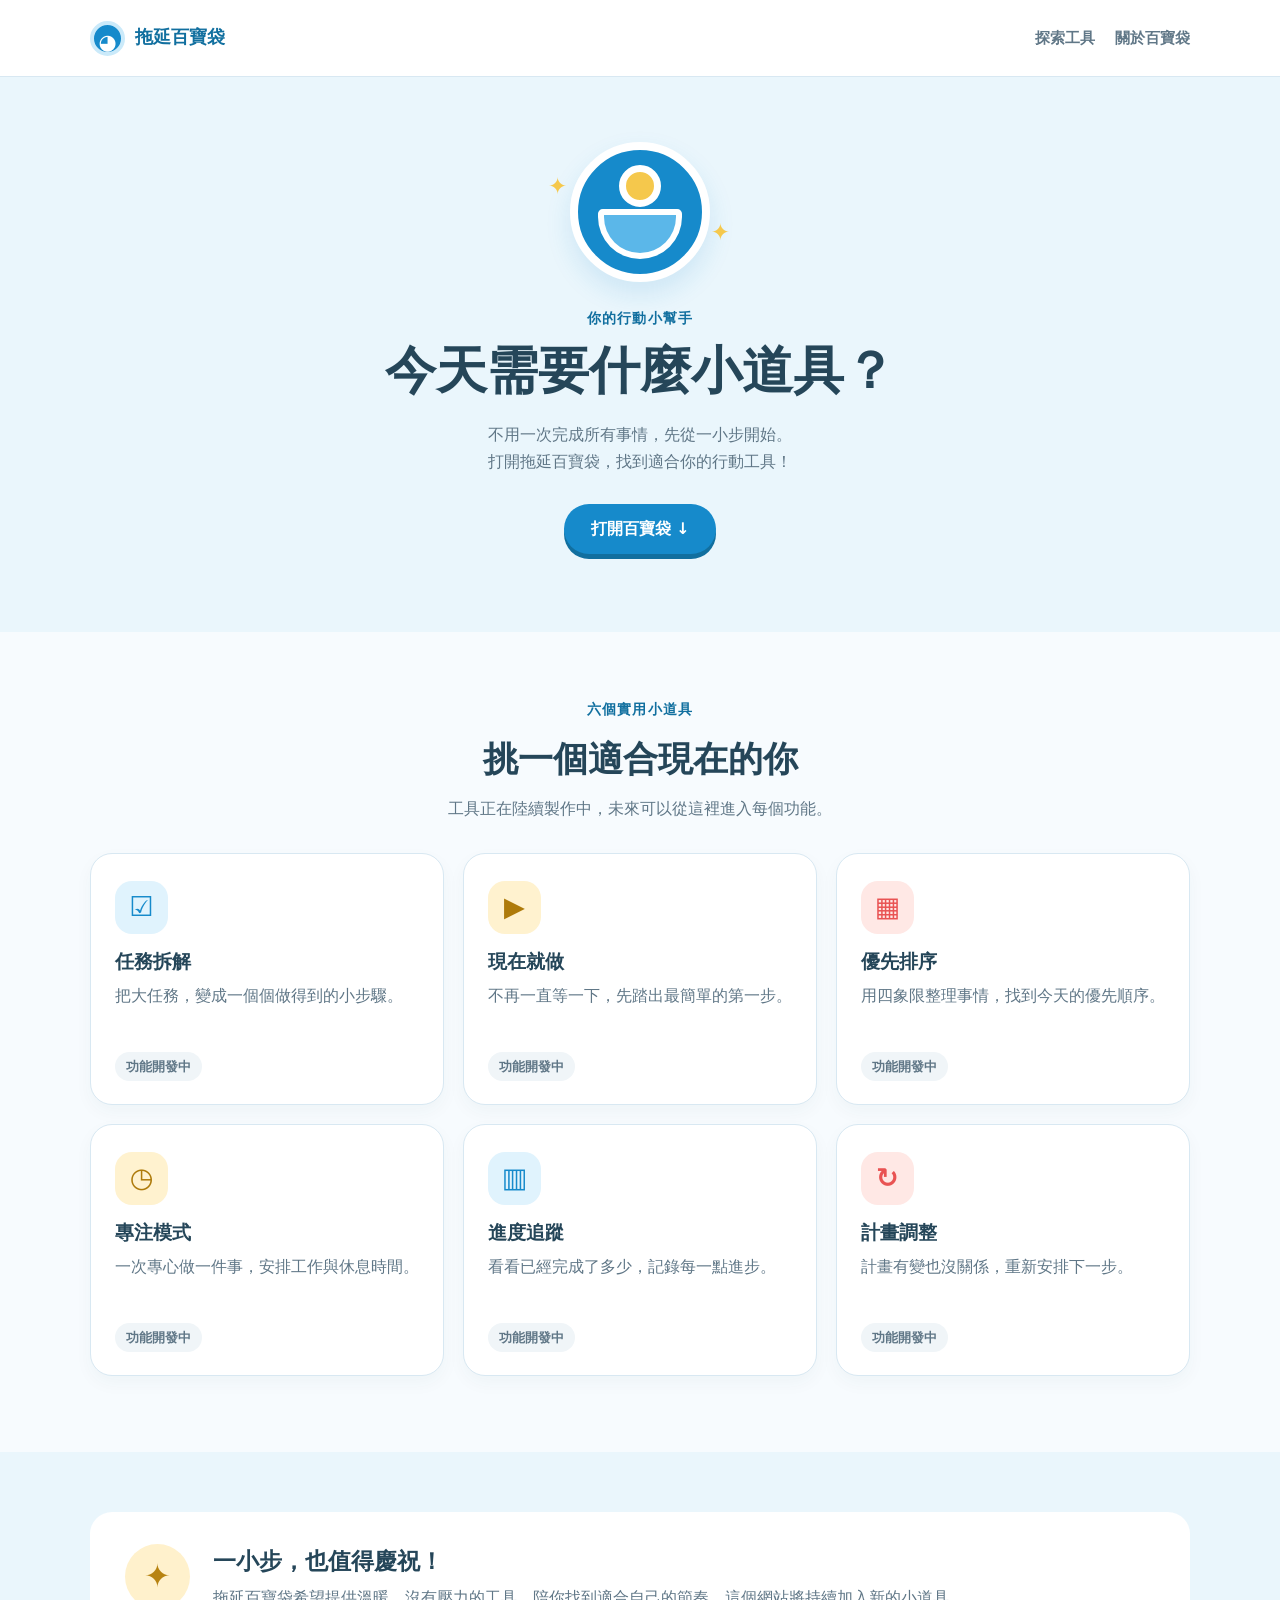
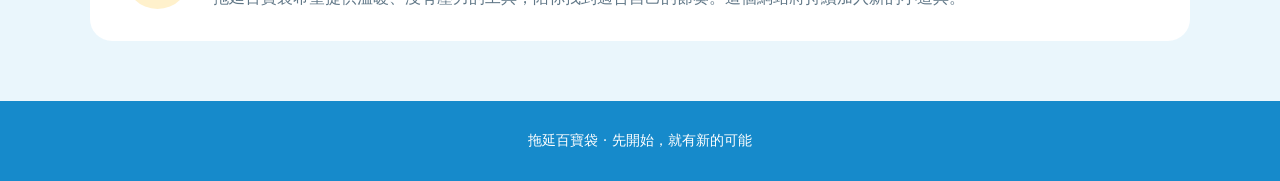
==== index.html @ 7e3509cf "Add files via upload" ====
<!doctype html>
<html lang="zh-Hant">
<head>
  <meta charset="utf-8">
  <meta name="viewport" content="width=device-width, initial-scale=1">
  <meta name="description" content="拖延百寶袋，從任務拆解、立即行動到專注管理，陪你一步步完成眼前的事。">
  <title>拖延百寶袋 | 今天需要什麼小道具？</title>
  <link rel="stylesheet" href="assets/css/style.css">
</head>
<body>
  <header class="site-header">
    <div class="container header-inner">
      <a class="brand" href="index.html" aria-label="拖延百寶袋首頁"><span class="brand-icon" aria-hidden="true">◕</span>拖延百寶袋</a>
      <nav aria-label="主要導覽"><a href="#tools">探索工具</a><a href="#about">關於百寶袋</a></nav>
    </div>
  </header>
  <main>
    <section class="hero container" aria-labelledby="hero-title">
      <div class="pocket-art" aria-hidden="true"><div class="pocket-ring"></div><div class="pocket-half"></div><span class="pocket-spark star-one">✦</span><span class="pocket-spark star-two">✦</span></div>
      <p class="eyebrow">你的行動小幫手</p>
      <h1 id="hero-title">今天需要什麼小道具？</h1>
      <p class="hero-subtitle">不用一次完成所有事情，先從一小步開始。<br>打開拖延百寶袋，找到適合你的行動工具！</p>
      <a class="button button-primary" href="#tools">打開百寶袋 <span aria-hidden="true">↓</span></a>
    </section>
    <section class="tools-section" id="tools" aria-labelledby="tools-title">
      <div class="container">
        <div class="section-header"><p class="eyebrow">六個實用小道具</p><h2 id="tools-title">挑一個適合現在的你</h2><p>工具正在陸續製作中，未來可以從這裡進入每個功能。</p></div>
        <div class="tool-grid">
          <article class="tool-card"><div class="tool-icon blue" aria-hidden="true">☑</div><h3>任務拆解</h3><p>把大任務，變成一個個做得到的小步驟。</p><span class="status">功能開發中</span></article>
          <article class="tool-card"><div class="tool-icon yellow" aria-hidden="true">▶</div><h3>現在就做</h3><p>不再一直等一下，先踏出最簡單的第一步。</p><span class="status">功能開發中</span></article>
          <article class="tool-card"><div class="tool-icon red" aria-hidden="true">▦</div><h3>優先排序</h3><p>用四象限整理事情，找到今天的優先順序。</p><span class="status">功能開發中</span></article>
          <article class="tool-card"><div class="tool-icon yellow" aria-hidden="true">◷</div><h3>專注模式</h3><p>一次專心做一件事，安排工作與休息時間。</p><span class="status">功能開發中</span></article>
          <article class="tool-card"><div class="tool-icon blue" aria-hidden="true">▥</div><h3>進度追蹤</h3><p>看看已經完成了多少，記錄每一點進步。</p><span class="status">功能開發中</span></article>
          <article class="tool-card"><div class="tool-icon red" aria-hidden="true">↻</div><h3>計畫調整</h3><p>計畫有變也沒關係，重新安排下一步。</p><span class="status">功能開發中</span></article>
        </div>
      </div>
    </section>
    <section class="about container" id="about" aria-labelledby="about-title"><div class="about-panel"><div class="about-symbol" aria-hidden="true">✦</div><div><h2 id="about-title">一小步，也值得慶祝！</h2><p>拖延百寶袋希望提供溫暖、沒有壓力的工具，陪你找到適合自己的節奏。這個網站將持續加入新的小道具。</p></div></div></section>
  </main>
  <footer class="site-footer"><div class="container">拖延百寶袋 · 先開始，就有新的可能</div></footer>
</body>
</html>
---- assets/css/style.css ----
:root {
  --blue: #168acb;
  --blue-deep: #116f9f;
  --background: #eaf6fc;
  --white: #ffffff;
  --red: #e95353;
  --yellow: #f5c84c;
  --ink: #254659;
  --muted: #607787;
  --border: #d8e8f2;
  --radius: 22px;
  font-family: system-ui, -apple-system, "Noto Sans TC", "Microsoft JhengHei", sans-serif;
  color: var(--ink);
  scroll-behavior: smooth;
}
* { box-sizing: border-box; }
body { margin: 0; background: var(--background); line-height: 1.65; }
a { color: inherit; }
a:focus-visible { outline: 3px solid var(--red); outline-offset: 4px; }
.container { width: min(1100px, calc(100% - 40px)); margin-inline: auto; }
.site-header { background: var(--white); border-bottom: 1px solid var(--border); }
.header-inner { min-height: 76px; display: flex; justify-content: space-between; align-items: center; gap: 20px; }
.brand { display: inline-flex; align-items: center; gap: 10px; font-weight: 800; font-size: 1.1rem; color: var(--blue-deep); text-decoration: none; }
.brand-icon { display: grid; place-items: center; width: 35px; height: 35px; border-radius: 50%; background: var(--blue); color: white; border: 4px solid #cbeafa; font-size: 1.3rem; }
.site-header nav { display: flex; flex-wrap: wrap; gap: 20px; }
.site-header nav a { color: var(--muted); font-weight: 650; text-decoration: none; font-size: .92rem; }
.site-header nav a:hover { color: var(--blue-deep); }
.hero { text-align: center; padding-block: 65px 78px; }
.pocket-art { width: 140px; height: 140px; background: var(--blue); border: 8px solid white; box-shadow: 0 12px 26px #168acb22; border-radius: 50%; margin: 0 auto 25px; position: relative; }
.pocket-ring { position: absolute; width: 42px; height: 42px; background: var(--yellow); border: 7px solid white; border-radius: 50%; left: 50%; top: 12%; transform: translateX(-50%); }
.pocket-half { position: absolute; height: 50px; width: 84px; border: 6px solid white; border-radius: 5px 5px 44px 44px; left: 50%; bottom: 15px; transform: translateX(-50%); background: #5bb7e9; }
.pocket-spark { position: absolute; color: var(--yellow); font-size: 23px; }
.star-one { left: -30px; top: 18px; }.star-two { right: -28px; bottom: 22px; }
.eyebrow { color: var(--blue-deep); font-weight: 800; letter-spacing: .08em; margin: 0 0 8px; font-size: .88rem; }
h1, h2, h3, p { overflow-wrap: break-word; }
h1 { font-size: clamp(2rem, 5vw, 3.2rem); line-height: 1.25; margin: 8px 0 20px; }
.hero-subtitle { color: var(--muted); font-size: 1.02rem; margin: 0 auto 28px; }
.button { display: inline-block; border-radius: 999px; padding: 12px 27px; font-weight: 800; text-decoration: none; }
.button-primary { background: var(--blue); color: white; box-shadow: 0 5px 0 var(--blue-deep); }
.button-primary:hover { background: var(--blue-deep); }
.tools-section { background: #f7fbfe; padding-block: 66px 76px; }
.section-header { text-align: center; margin-bottom: 31px; }
.section-header h2 { font-size: clamp(1.5rem, 3vw, 2.2rem); margin: 0 0 8px; }
.section-header > p:last-child { color: var(--muted); margin: 0; }
.tool-grid { display: grid; grid-template-columns: repeat(3, minmax(0, 1fr)); gap: 19px; }
.tool-card { padding: 27px 24px 23px; background: white; border-radius: var(--radius); border: 1px solid var(--border); box-shadow: 0 7px 18px #2546590a; }
.tool-card h3 { margin: 12px 0 5px; font-size: 1.2rem; }
.tool-card p { color: var(--muted); margin: 0 0 17px; min-height: 52px; }
.tool-icon { display: grid; place-items: center; width: 53px; height: 53px; border-radius: 17px; font-size: 1.7rem; font-weight: 800; }
.tool-icon.blue { background: #e0f3fd; color: var(--blue); }
.tool-icon.yellow { background: #fff2cf; color: #ae7b0b; }
.tool-icon.red { background: #ffe8e5; color: var(--red); }
.status { display: inline-block; padding: 4px 11px; border-radius: 50px; background: #f0f5f8; color: var(--muted); font-size: .8rem; font-weight: 700; }
.about { padding-block: 60px; }
.about-panel { background: white; padding: 30px 35px; border-radius: var(--radius); display: flex; gap: 23px; align-items: center; }
.about-symbol { flex: 0 0 65px; width: 65px; height: 65px; display: grid; place-items: center; font-size: 2rem; border-radius: 50%; background: #fff1cc; color: #b78311; }
.about-panel h2 { margin: 0 0 5px; font-size: 1.45rem; }.about-panel p { margin: 0; color: var(--muted); }
.site-footer { padding: 28px 0; text-align: center; background: var(--blue); color: white; font-size: .9rem; }
@media (max-width: 850px) { .tool-grid { grid-template-columns: repeat(2, minmax(0, 1fr)); } }
@media (max-width: 560px) {
  .container { width: min(100% - 28px, 1100px); }
  .header-inner { flex-direction: column; padding-block: 15px; gap: 7px; }
  .hero { padding-block: 46px 55px; }
  .hero-subtitle br { display: none; }
  .tools-section { padding-block: 48px; }
  .tool-grid { grid-template-columns: 1fr; }
  .tool-card p { min-height: 0; }
  .about-panel { flex-direction: column; align-items: flex-start; padding: 23px; }
}
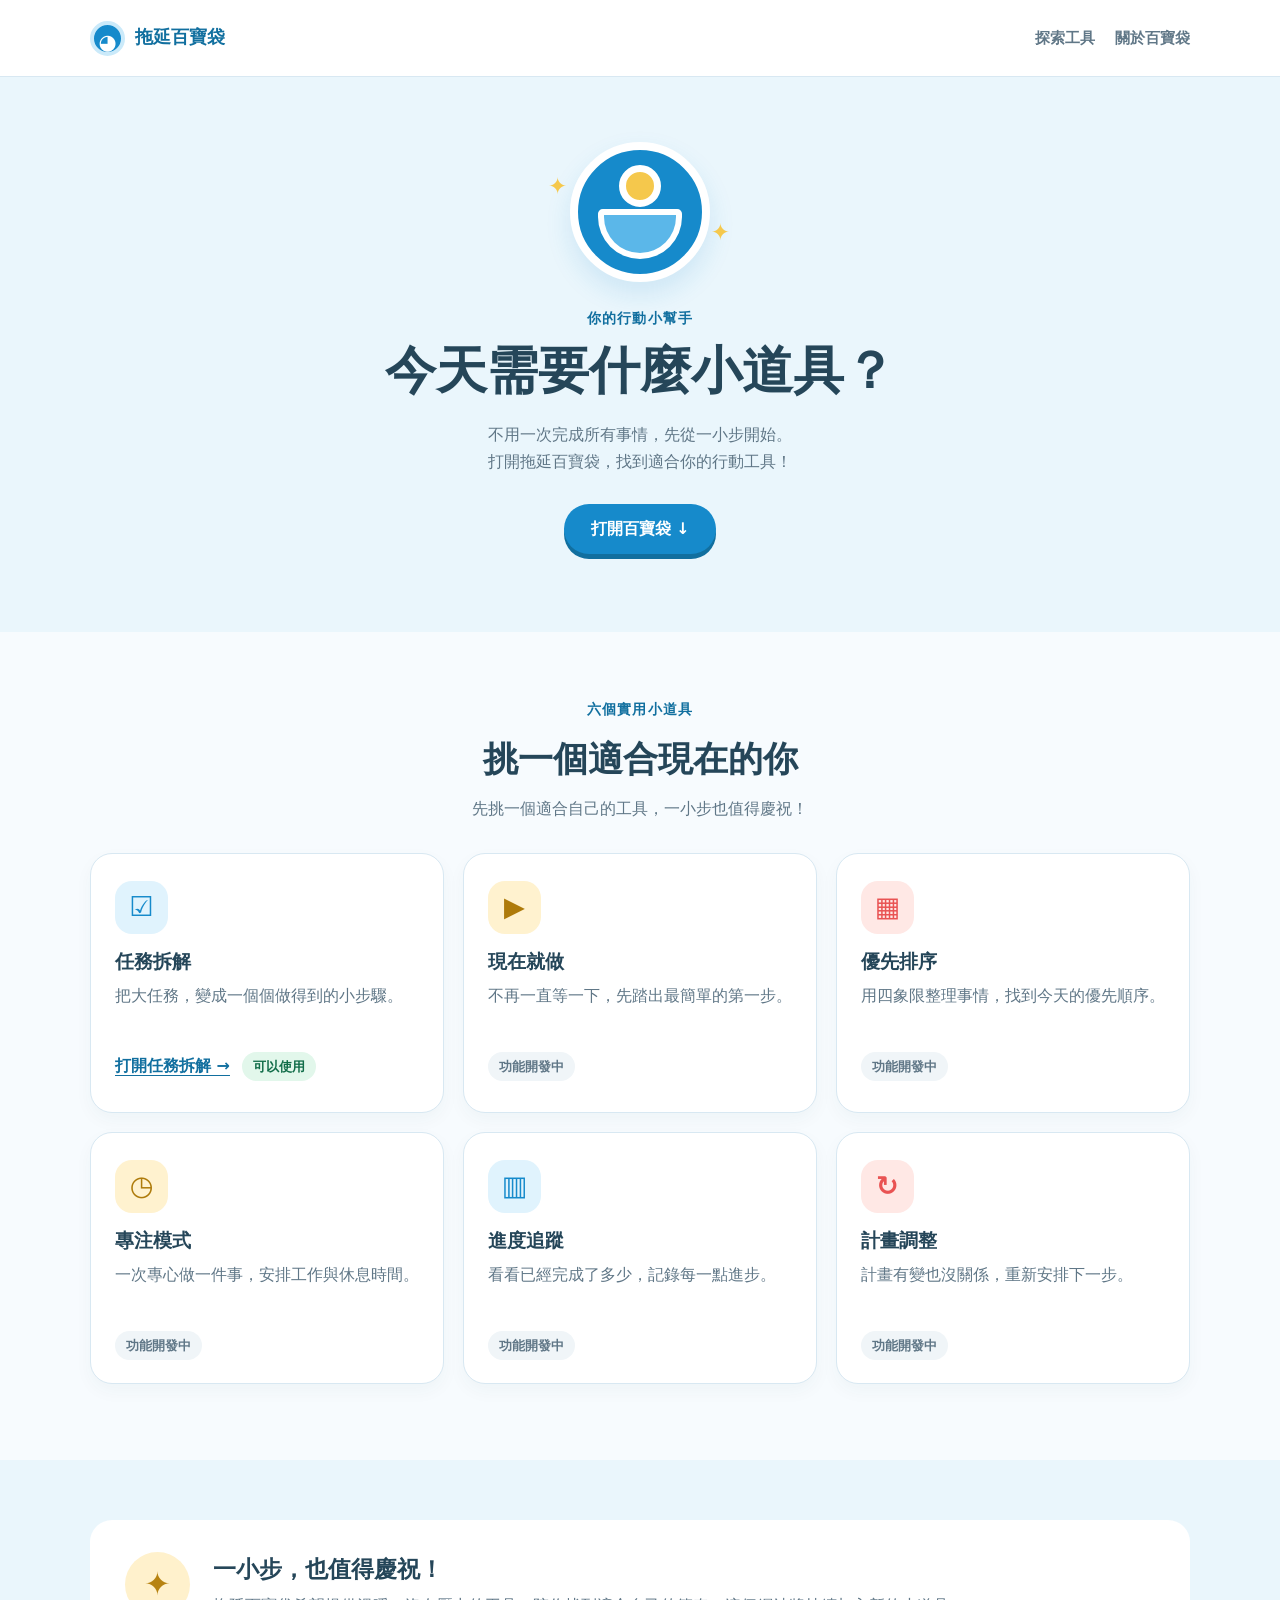
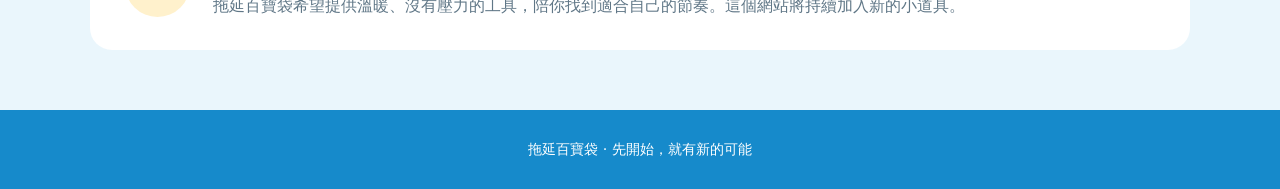
==== commit 7427be2c: "Add files via upload Add task breakdown tool" ====
--- a/index.html
+++ b/index.html
@@ -24,9 +24,9 @@
     </section>
     <section class="tools-section" id="tools" aria-labelledby="tools-title">
       <div class="container">
-        <div class="section-header"><p class="eyebrow">六個實用小道具</p><h2 id="tools-title">挑一個適合現在的你</h2><p>工具正在陸續製作中，未來可以從這裡進入每個功能。</p></div>
+        <div class="section-header"><p class="eyebrow">六個實用小道具</p><h2 id="tools-title">挑一個適合現在的你</h2><p>先挑一個適合自己的工具，一小步也值得慶祝！</p></div>
         <div class="tool-grid">
-          <article class="tool-card"><div class="tool-icon blue" aria-hidden="true">☑</div><h3>任務拆解</h3><p>把大任務，變成一個個做得到的小步驟。</p><span class="status">功能開發中</span></article>
+          <article class="tool-card"><div class="tool-icon blue" aria-hidden="true">☑</div><h3>任務拆解</h3><p>把大任務，變成一個個做得到的小步驟。</p><a class="tool-open" href="pages/task-breakdown.html">打開任務拆解 →</a><span class="status status-ready">可以使用</span></article>
           <article class="tool-card"><div class="tool-icon yellow" aria-hidden="true">▶</div><h3>現在就做</h3><p>不再一直等一下，先踏出最簡單的第一步。</p><span class="status">功能開發中</span></article>
           <article class="tool-card"><div class="tool-icon red" aria-hidden="true">▦</div><h3>優先排序</h3><p>用四象限整理事情，找到今天的優先順序。</p><span class="status">功能開發中</span></article>
           <article class="tool-card"><div class="tool-icon yellow" aria-hidden="true">◷</div><h3>專注模式</h3><p>一次專心做一件事，安排工作與休息時間。</p><span class="status">功能開發中</span></article>
--- a/assets/css/style.css
+++ b/assets/css/style.css
@@ -67,3 +67,50 @@
   .tool-card p { min-height: 0; }
   .about-panel { flex-direction: column; align-items: flex-start; padding: 23px; }
 }
+
+/* 工具頁共用樣式：新增頁面請沿用既有元件 */
+.tool-open { display:inline-block; margin:0 12px 10px 0; color:var(--blue-deep); font-weight:800; text-underline-offset:4px; }
+.status-ready { color:#116d49; background:#e2f7eb; }
+.tool-intro { padding-block:38px 16px; }
+.back-link { display:inline-block; margin-bottom:18px; font-weight:750; color:var(--blue-deep); text-decoration:none; }
+.back-link:hover { text-decoration:underline; }
+.tool-intro h1 { margin:6px 0 13px; }
+.tool-intro .lead { color:var(--muted); font-size:1.05rem; margin:0; }
+.tool-columns { display:grid; grid-template-columns: 1fr 1fr; gap:18px; margin-block:23px 30px; }
+.info-panel, .work-panel, .task-panel { background:#fff; border:1px solid var(--border); border-radius:var(--radius); padding:24px; box-shadow:0 7px 18px #2546590a; }
+.info-panel h2,.work-panel h2 { font-size:1.2rem; margin:0 0 10px; }
+.info-panel p,.info-panel ol { margin:0; color:var(--muted); }
+.info-panel ol { padding-left:1.4rem; }
+.work-section { padding-bottom:68px; }
+.work-panel { margin-bottom:20px; }
+.field-label { display:block; font-weight:750; margin:0 0 7px; }
+.input-row { display:flex; gap:12px; align-items:stretch; }
+.text-input { min-width:0; flex:1; width:100%; border:2px solid var(--border); border-radius:14px; padding:12px 14px; font:inherit; color:var(--ink); background:white; }
+.text-input:focus-visible { outline:3px solid #f5c84c; outline-offset:2px; }
+.action-button { appearance:none; border:none; font:inherit; font-weight:800; border-radius:14px; padding:12px 20px; cursor:pointer; color:white; background:var(--blue); }
+.action-button:hover { background:var(--blue-deep); }
+.action-button:focus-visible,.secondary-button:focus-visible { outline:3px solid var(--red); outline-offset:3px; }
+.secondary-button { appearance:none; background:white; border:1px solid var(--border); border-radius:12px; font:inherit; font-weight:700; color:var(--blue-deep); padding:7px 12px; cursor:pointer; }
+.secondary-button:hover { background:#eaf6fc; }
+.danger-button { color:#ab3434; }
+.help-text { color:var(--muted); font-size:.9rem; margin:9px 0 0; }
+.message { min-height:1.5em; margin:8px 0 0; color:var(--blue-deep); font-weight:650; }
+.task-stack { display:grid; gap:18px; }
+.task-panel { padding:24px; }
+.task-heading { display:flex; align-items:flex-start; justify-content:space-between; gap:15px; }
+.task-heading h3 { margin:0; font-size:1.15rem; }
+.task-actions { display:flex; flex-wrap:wrap; gap:7px; }
+.progress-line { height:11px; border-radius:99px; overflow:hidden; background:#e5f1f7; margin:10px 0 5px; }
+.progress-fill { height:100%; background:var(--blue); transition:width .2s ease; width:0; }
+.progress-caption { color:var(--muted); font-size:.88rem; margin:0 0 14px; }
+.step-list { list-style:none; padding:0; margin:12px 0; display:grid; gap:9px; }
+.step-item { display:flex; flex-wrap:wrap; align-items:center; gap:10px; background:#f5fbff; padding:10px 12px; border-radius:12px; }
+.step-item input[type=checkbox] { width:19px; height:19px; accent-color:var(--blue); cursor:pointer; }
+.step-text { flex:1; overflow-wrap:anywhere; }
+.step-item.done .step-text { text-decoration:line-through; color:var(--muted); }
+.step-form { display:flex; gap:9px; margin-top:15px; }
+.step-form .text-input { padding:10px 12px; }
+.empty-state { padding:30px 18px; border:2px dashed var(--border); border-radius:var(--radius); text-align:center; color:var(--muted); background:#fbfdff; }
+.empty-state p { margin:0; }
+@media (max-width:720px) { .tool-columns { grid-template-columns:1fr; } .task-heading { flex-direction:column; } }
+@media (max-width:560px) { .input-row,.step-form { flex-direction:column; } .action-button { width:100%; } .task-panel,.work-panel,.info-panel { padding:18px; } }
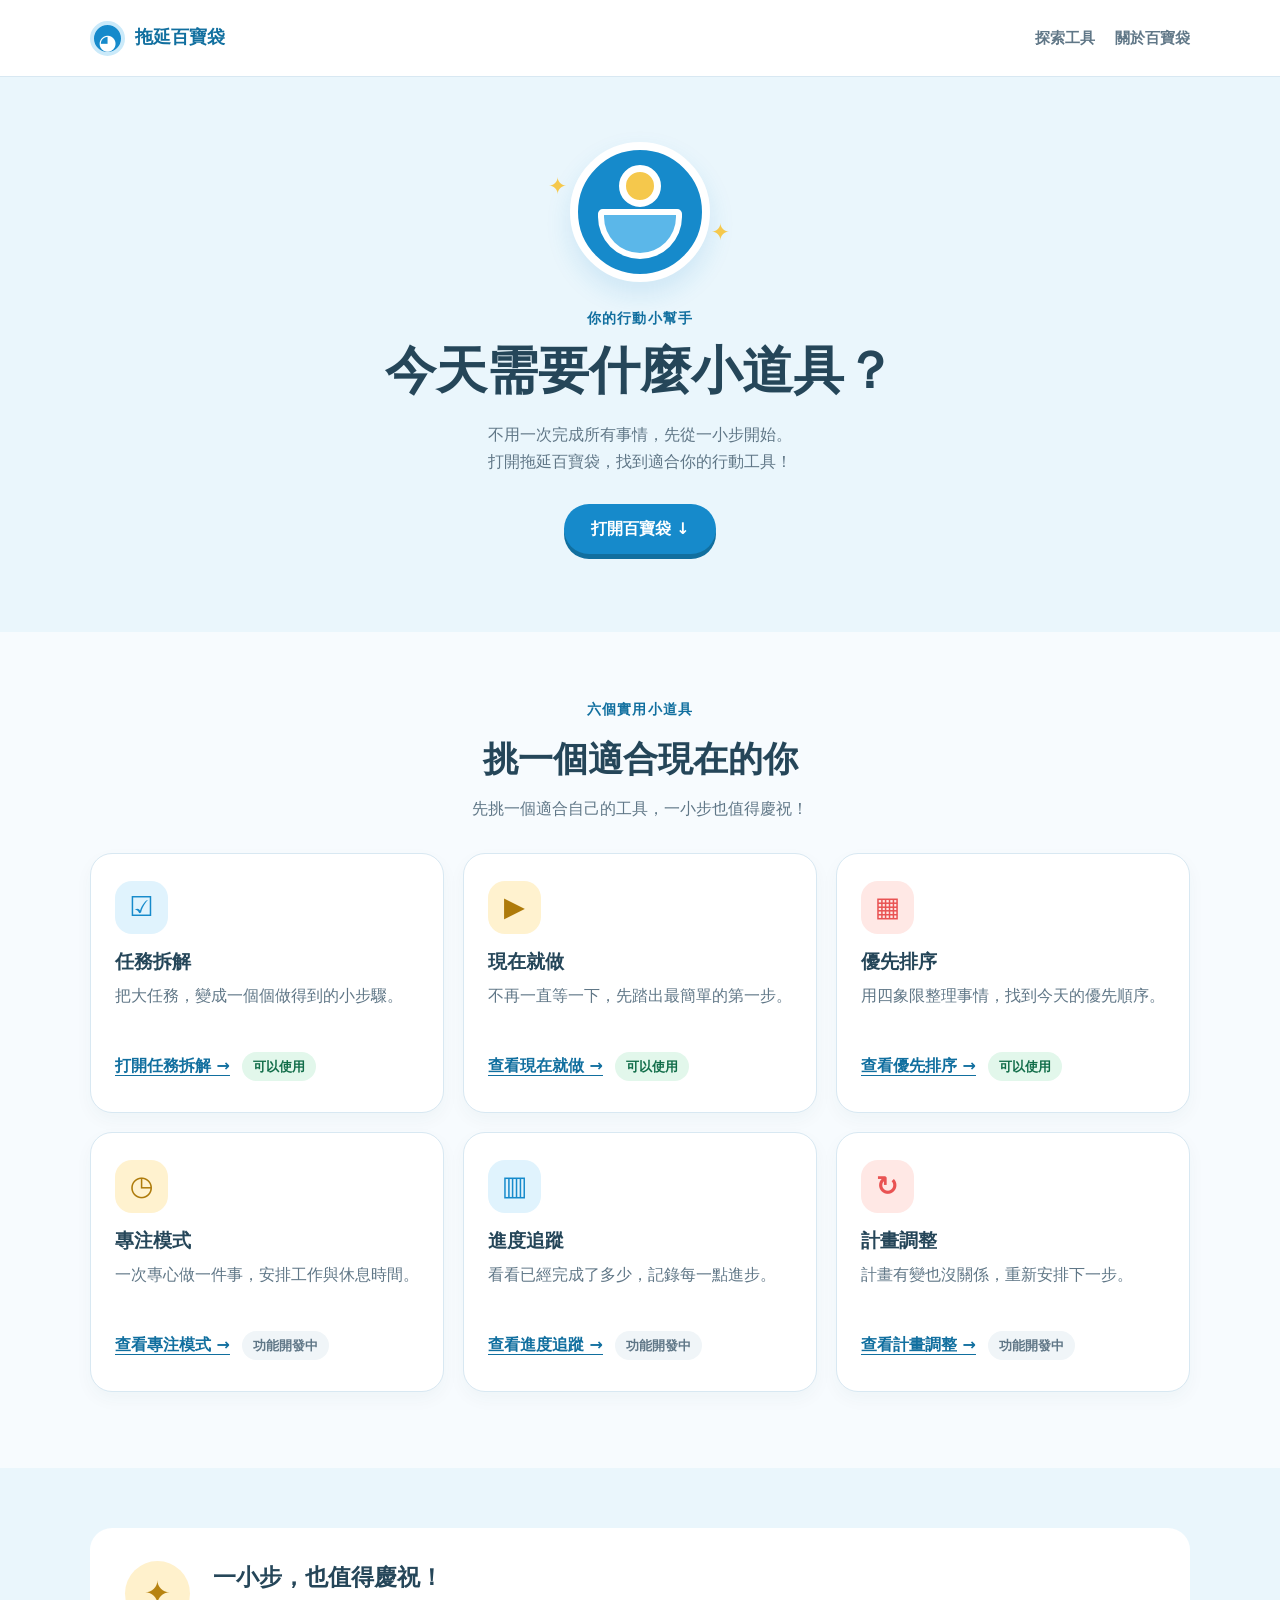
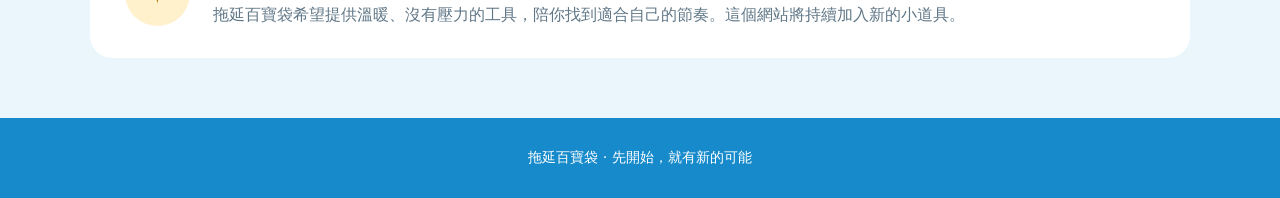
==== commit 1aa412c1: "Add files via upload Add new tools following AGENTS.md guidelines" ====
--- a/index.html
+++ b/index.html
@@ -27,11 +27,11 @@
         <div class="section-header"><p class="eyebrow">六個實用小道具</p><h2 id="tools-title">挑一個適合現在的你</h2><p>先挑一個適合自己的工具，一小步也值得慶祝！</p></div>
         <div class="tool-grid">
           <article class="tool-card"><div class="tool-icon blue" aria-hidden="true">☑</div><h3>任務拆解</h3><p>把大任務，變成一個個做得到的小步驟。</p><a class="tool-open" href="pages/task-breakdown.html">打開任務拆解 →</a><span class="status status-ready">可以使用</span></article>
-          <article class="tool-card"><div class="tool-icon yellow" aria-hidden="true">▶</div><h3>現在就做</h3><p>不再一直等一下，先踏出最簡單的第一步。</p><span class="status">功能開發中</span></article>
-          <article class="tool-card"><div class="tool-icon red" aria-hidden="true">▦</div><h3>優先排序</h3><p>用四象限整理事情，找到今天的優先順序。</p><span class="status">功能開發中</span></article>
-          <article class="tool-card"><div class="tool-icon yellow" aria-hidden="true">◷</div><h3>專注模式</h3><p>一次專心做一件事，安排工作與休息時間。</p><span class="status">功能開發中</span></article>
-          <article class="tool-card"><div class="tool-icon blue" aria-hidden="true">▥</div><h3>進度追蹤</h3><p>看看已經完成了多少，記錄每一點進步。</p><span class="status">功能開發中</span></article>
-          <article class="tool-card"><div class="tool-icon red" aria-hidden="true">↻</div><h3>計畫調整</h3><p>計畫有變也沒關係，重新安排下一步。</p><span class="status">功能開發中</span></article>
+          <article class="tool-card"><div class="tool-icon yellow" aria-hidden="true">▶</div><h3>現在就做</h3><p>不再一直等一下，先踏出最簡單的第一步。</p><a class="tool-open" href="pages/start-now.html">查看現在就做 →</a><span class="status status-ready">可以使用</span></article>
+          <article class="tool-card"><div class="tool-icon red" aria-hidden="true">▦</div><h3>優先排序</h3><p>用四象限整理事情，找到今天的優先順序。</p><a class="tool-open" href="pages/priority-matrix.html">查看優先排序 →</a><span class="status status-ready">可以使用</span></article>
+          <article class="tool-card"><div class="tool-icon yellow" aria-hidden="true">◷</div><h3>專注模式</h3><p>一次專心做一件事，安排工作與休息時間。</p><a class="tool-open" href="pages/focus-mode.html">查看專注模式 →</a><span class="status">功能開發中</span></article>
+          <article class="tool-card"><div class="tool-icon blue" aria-hidden="true">▥</div><h3>進度追蹤</h3><p>看看已經完成了多少，記錄每一點進步。</p><a class="tool-open" href="pages/progress-tracker.html">查看進度追蹤 →</a><span class="status">功能開發中</span></article>
+          <article class="tool-card"><div class="tool-icon red" aria-hidden="true">↻</div><h3>計畫調整</h3><p>計畫有變也沒關係，重新安排下一步。</p><a class="tool-open" href="pages/plan-adjustment.html">查看計畫調整 →</a><span class="status">功能開發中</span></article>
         </div>
       </div>
     </section>
--- a/assets/css/style.css
+++ b/assets/css/style.css
@@ -114,3 +114,6 @@
 .empty-state p { margin:0; }
 @media (max-width:720px) { .tool-columns { grid-template-columns:1fr; } .task-heading { flex-direction:column; } }
 @media (max-width:560px) { .input-row,.step-form { flex-direction:column; } .action-button { width:100%; } .task-panel,.work-panel,.info-panel { padding:18px; } }
+
+/* 新工具沿用相同頁面模板與色彩變數 */
+.stacked{margin-top:18px}.button-row{display:flex;flex-wrap:wrap;gap:10px;align-items:center;margin-top:14px}.mini-panel{margin-top:20px;border:1px solid var(--border);background:#f5fbff;border-radius:16px;padding:18px}.timer-readout{font-size:clamp(2.5rem,8vw,4rem);font-variant-numeric:tabular-nums;font-weight:850;text-align:center;color:var(--blue-deep);margin:13px 0}.check-label{display:inline-flex;align-items:center;gap:8px;cursor:pointer;color:var(--ink)}.check-label input{accent-color:var(--blue);width:19px;height:19px}.matrix-grid{display:grid;grid-template-columns:repeat(2,minmax(0,1fr));gap:16px;margin-bottom:22px}.matrix-quadrant{background:#fff;border:1px solid var(--border);border-radius:var(--radius);padding:20px}.matrix-quadrant h3{margin:0;color:var(--blue-deep)}.matrix-list{padding:0;margin:12px 0 0;list-style:none;display:grid;gap:8px}.matrix-task{border-radius:12px;background:#f5fbff;padding:10px;overflow-wrap:anywhere}.matrix-task .check-label{display:flex;align-items:flex-start}.matrix-task .button-row{margin-top:7px}.is-done{text-decoration:line-through;color:var(--muted)}@media(max-width:650px){.matrix-grid{grid-template-columns:1fr}}
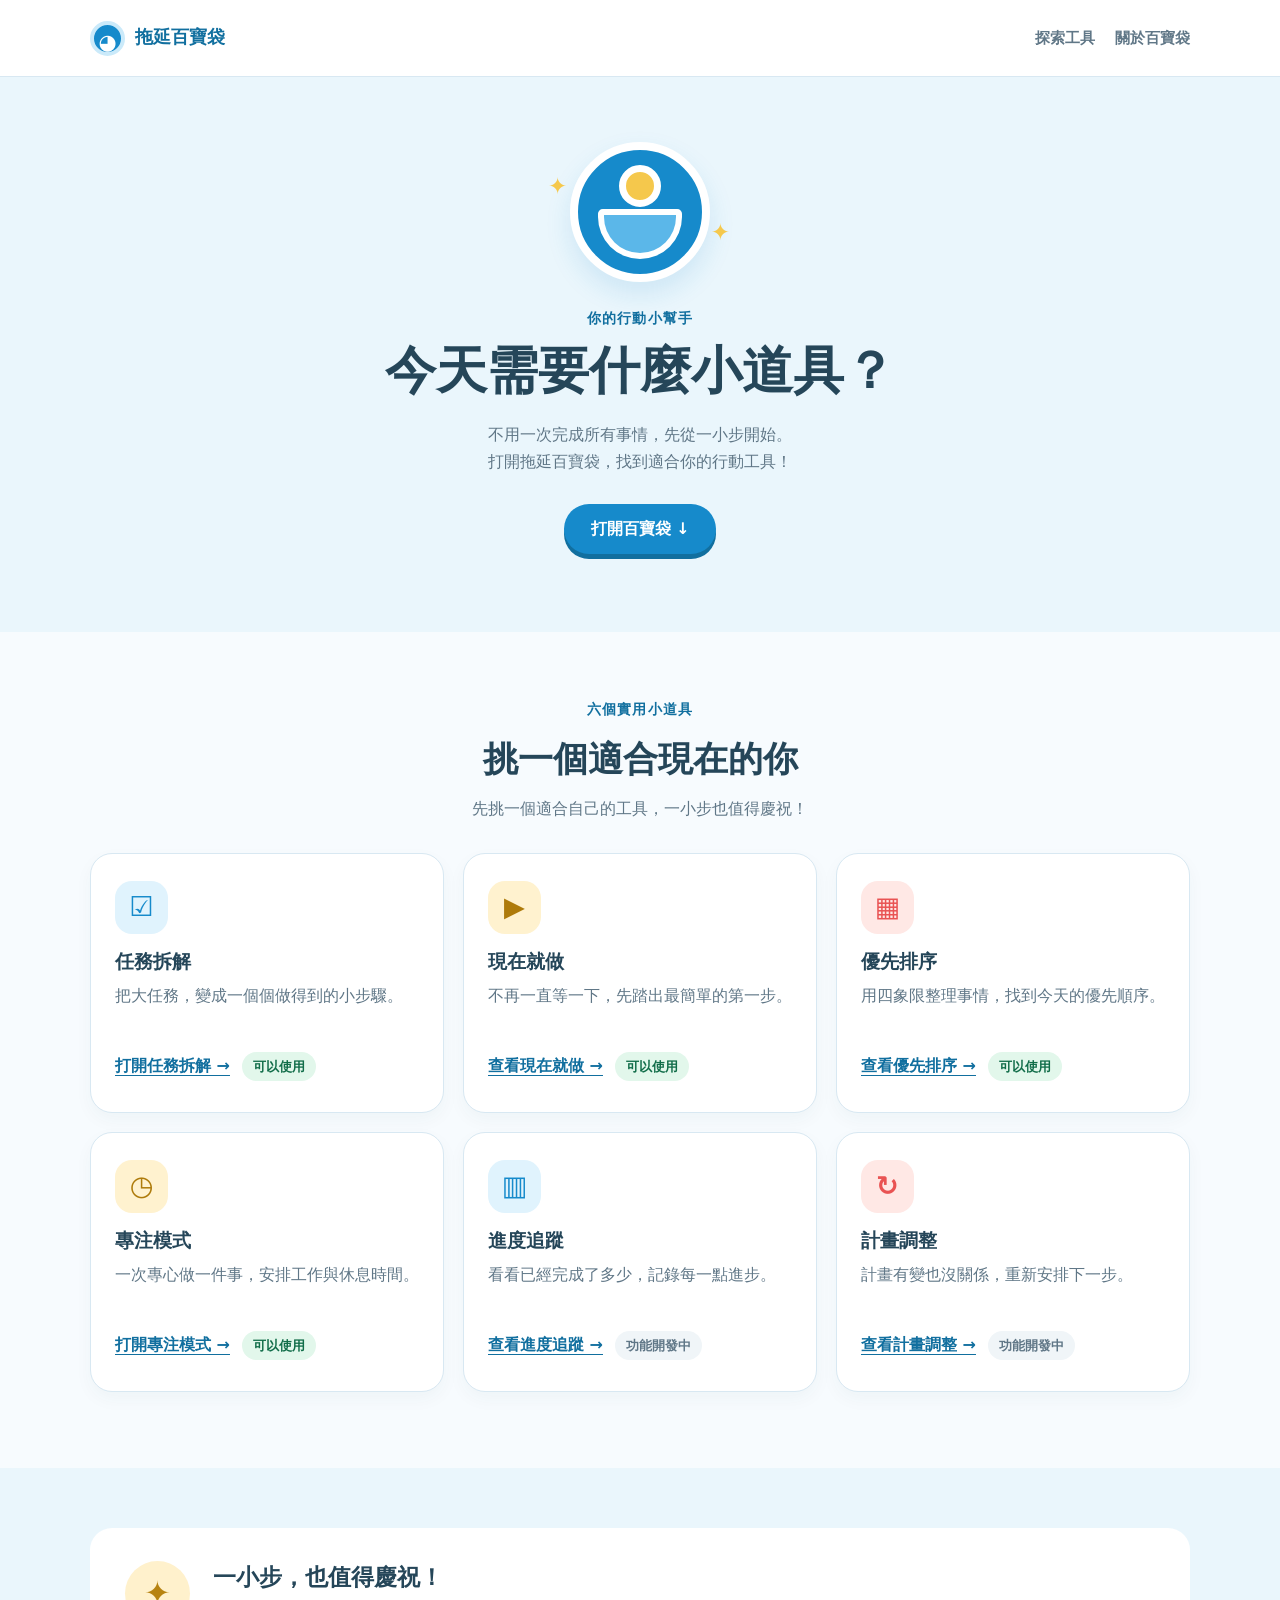
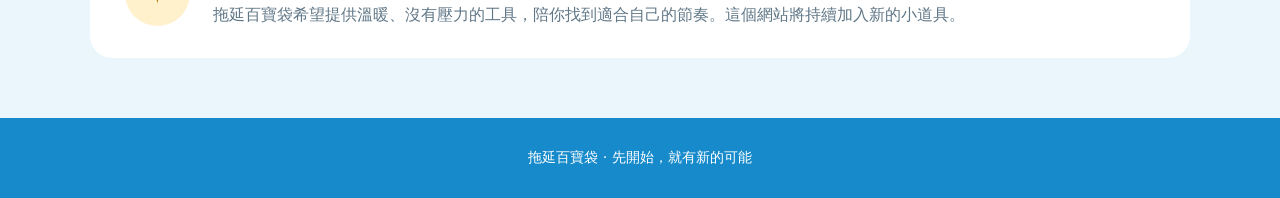
==== commit eee46fe2: "Add files via upload Upgrade focus mode following AGENTS.md" ====
--- a/index.html
+++ b/index.html
@@ -29,7 +29,7 @@
           <article class="tool-card"><div class="tool-icon blue" aria-hidden="true">☑</div><h3>任務拆解</h3><p>把大任務，變成一個個做得到的小步驟。</p><a class="tool-open" href="pages/task-breakdown.html">打開任務拆解 →</a><span class="status status-ready">可以使用</span></article>
           <article class="tool-card"><div class="tool-icon yellow" aria-hidden="true">▶</div><h3>現在就做</h3><p>不再一直等一下，先踏出最簡單的第一步。</p><a class="tool-open" href="pages/start-now.html">查看現在就做 →</a><span class="status status-ready">可以使用</span></article>
           <article class="tool-card"><div class="tool-icon red" aria-hidden="true">▦</div><h3>優先排序</h3><p>用四象限整理事情，找到今天的優先順序。</p><a class="tool-open" href="pages/priority-matrix.html">查看優先排序 →</a><span class="status status-ready">可以使用</span></article>
-          <article class="tool-card"><div class="tool-icon yellow" aria-hidden="true">◷</div><h3>專注模式</h3><p>一次專心做一件事，安排工作與休息時間。</p><a class="tool-open" href="pages/focus-mode.html">查看專注模式 →</a><span class="status">功能開發中</span></article>
+          <article class="tool-card"><div class="tool-icon yellow" aria-hidden="true">◷</div><h3>專注模式</h3><p>一次專心做一件事，安排工作與休息時間。</p><a class="tool-open" href="pages/focus-mode.html">打開專注模式 →</a><span class="status status-ready">可以使用</span></article>
           <article class="tool-card"><div class="tool-icon blue" aria-hidden="true">▥</div><h3>進度追蹤</h3><p>看看已經完成了多少，記錄每一點進步。</p><a class="tool-open" href="pages/progress-tracker.html">查看進度追蹤 →</a><span class="status">功能開發中</span></article>
           <article class="tool-card"><div class="tool-icon red" aria-hidden="true">↻</div><h3>計畫調整</h3><p>計畫有變也沒關係，重新安排下一步。</p><a class="tool-open" href="pages/plan-adjustment.html">查看計畫調整 →</a><span class="status">功能開發中</span></article>
         </div>
